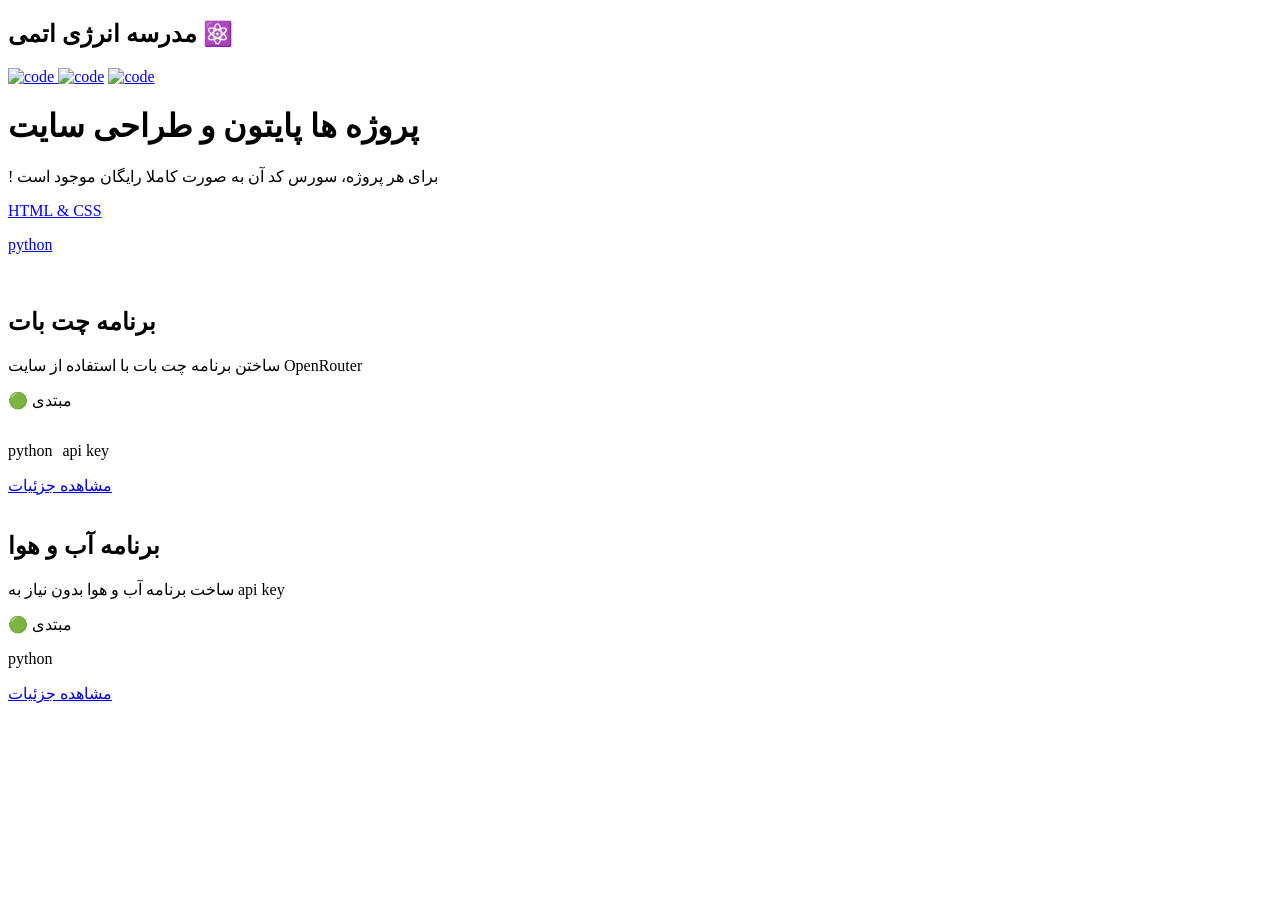
==== index.html @ a391b505 "Add files via upload" ====
<!doctype html>
<html lang="en">
  <head>
    <meta charset="UTF-8" />
    <meta name="viewport" content="width=device-width, initial-scale=1.0" />
    <title>Atomic-school</title>
    <link rel="stylesheet" href="./asesst/styles/reset.css" />
    <link rel="stylesheet" href="./asesst/styles/styles.css" />
  </head>
  <body>
    <!------------------  Header  ------------------>
    <header class="Header">
      <!-- navbar -->
      <h2 class="navbar-title">مدرسه انرژی اتمی ⚛️</h2>
      <nav class="navbar">
        <a
          href="./index.html"
          class="header-active-img navbar-item"
          data-title="کد ها"
          ><img
            src="./asesst/imges/code-solid-full.svg"
            alt="code"
            class="header-img"
          />
        </a>
        <a
          href="./asesst/html-files/AbouteWe.html"
          data-title="درباره ما"
          class="navbar-item"
          ><img
            src="./asesst/imges/user-solid-full.svg"
            alt="code"
            class="header-img"
        /></a>
        <a
          href="./asesst/html-files/call.html"
          data-title="ارتباط با ما"
          class="navbar-item"
          ><img
            src="./asesst/imges/phone-solid-full.svg"
            alt="code"
            class="header-img"
        /></a>
      </nav>
    </header>

    <!------------------  Project  ------------------>
    <main>
      <h1 class="main-title">پروژه ها پایتون و طراحی سایت</h1>
      <p class="main-up-text">
        ! برای هر پروژه، سورس کد آن به صورت کاملا رایگان موجود است
      </p>

      <!-- main navbar -->
      <div class="main-navbar">
        <a href="./asesst/html-files/HtmlCssProjects.html">
          <p class="main-navbar-text main-navbar-hover">HTML & CSS</p></a
        >
        <a href="#">
          <p class="main-navbar-text main-navbar-active">python</p></a
        >
      </div>

      <!--------------- project items -------------->
      <div class="project-container">
        <!------ AI ------>
        <section class="ai-project">
          <img src="./asesst/imges/AI.png" alt="" class="ai-img" />
          <!-- down -->
          <div class="ai-down">
            <h2 class="ai-title">برنامه چت بات</h2>
            <p class="ai-text">
              ساختن برنامه چت بات با استفاده از سایت OpenRouter
            </p>
            <!-- info -->
            <div class="ai-info">
              <p class="ai-Surface">🟢 مبتدی</p>
              <div style="display: flex; gap: 10px">
                <p class="ai-lang">python</p>
                <p class="ai-lang">api key</p>
              </div>
            </div>
            <!-- btn -->
            <a href="./asesst/html-files/Ai.html" class="ai-btn"
              >مشاهده جزئیات</a
            >
          </div>
        </section>
        <!------ wheader ------>
        <section class="wheater-project">
          <img src="./asesst/imges/wheater.png" alt="" class="wheater-img" />
          <!-- down -->
          <div class="wheater-down">
            <h2 class="wheater-title">برنامه آب و هوا</h2>
            <p class="wheater-text">
              ساخت برنامه آب و هوا بدون نیاز به api key
            </p>
            <!-- info -->
            <div class="wheater-info">
              <p class="wheater-Surface">🟢 مبتدی</p>
              <p class="wheater-lang">python</p>
            </div>
            <!-- btn -->
            <a href="./asesst/html-files/weather.html" class="wheater-btn"
              >مشاهده جزئیات</a
            >
          </div>
        </section>
      </div>
    </main>

    <script src="./main.js"></script>
  </body>
</html>
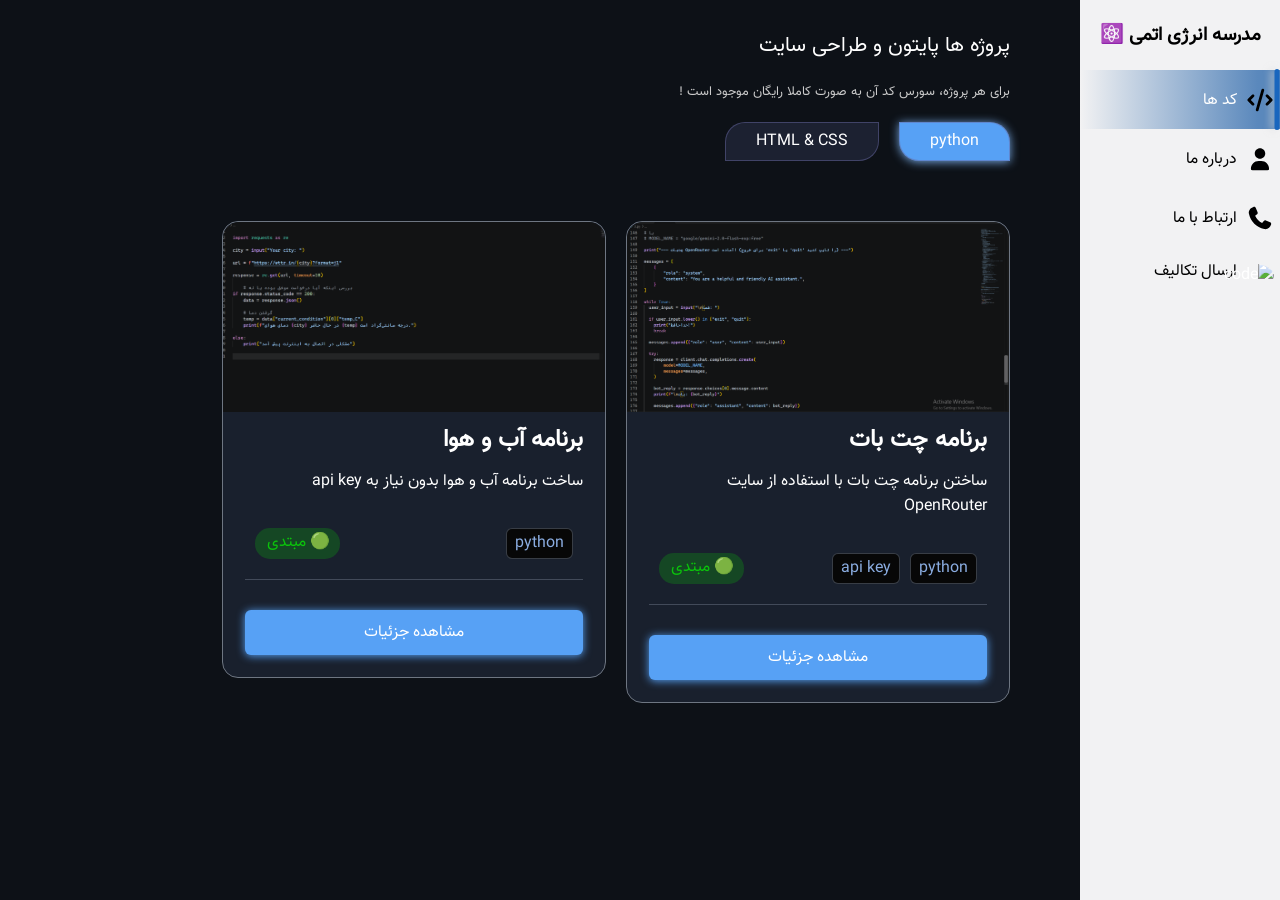
==== commit 3152b519: "Update index.html" ====
--- a/index.html
+++ b/index.html
@@ -38,6 +38,15 @@
           class="navbar-item"
           ><img
             src="./asesst/imges/phone-solid-full.svg"
+            alt="code"
+            class="header-img"
+        /></a>
+        <a
+          href="./asesst/html-files/homework.html"
+          data-title="ارسال تکالیف"
+          class="navbar-item"
+          ><img
+            src="./asesst/imges/arrow-up-from-bracket-solid-full.svg"
             alt="code"
             class="header-img"
         /></a>
--- a/asesst/styles/styles.css
+++ b/asesst/styles/styles.css
@@ -0,0 +1,614 @@
+
+/*===================
+        header
+====================*/
+
+.Header {
+    position: fixed;
+    bottom: 0;
+    left: 0;
+    right: 0;
+    background: rgb(242, 242, 243);
+    box-shadow: rgba(255, 255, 255, 0.447) 0px 6px 36px;
+    
+    .navbar {
+        display: flex;
+        flex-direction: row-reverse;
+        justify-content: space-around;
+    }
+
+    .navbar-title {
+        display: none;
+    }
+
+    .header-img {
+        width: 40px;
+        margin-top: 10px;
+        padding: 6px;
+        z-index: 10;
+        position: relative;
+        border-radius: 50%;
+    }
+    
+    .header-active-img img {
+        background: rgb(187, 226, 235);
+        border-radius: 50%;
+        transition: all 0.3s;
+    }
+    .navbar-item img {
+        transition: all 0.3s;
+    }
+
+    /* tooltips */
+    .navbar-item {
+        position: relative; 
+       
+
+        &::before {
+            content: attr(data-title);
+            color: white;
+            position: absolute;
+            bottom: 60px; /* فاصله از بالا */
+            left: 50%;
+            transform: translateX(-50%); /* وسط‌چین کردن دقیق */
+            padding: 4px 10px;
+            background: #4bbfce;
+            white-space: nowrap;
+            border-radius: 20px;
+            opacity: 0; /* در حالت عادی مخفی */
+            transition: opacity 0.3s; /* انیمیشن نرم برای زیبایی بیشتر */
+            pointer-events: none; /* جلوگیری از تداخل با موس */
+            transition: all 0.3s;
+        }
+    
+        &::after {
+            content: "";
+            position: absolute;
+            bottom: 54px; /* باید کمی پایین‌تر از ::before باشد */
+            left: 50%;
+            transform: translateX(-50%);
+            border-left: 8px solid transparent;
+            border-right: 8px solid transparent;
+            border-top: 8px solid #4bbfce; /* رنگ باید با پس‌زمینه before یکی باشد */
+            opacity: 0; /* در حالت عادی مخفی */
+            transition: opacity 0.3s;
+            pointer-events: none;
+        }
+        &:hover img {
+            transition: all 0.3s;
+            background: rgb(187, 226, 235);;
+        }
+
+        &:hover::before, 
+        &:hover::after {
+            opacity: 1;
+            
+        }
+    }
+
+    .header-active-img.navbar-item::after,
+    .header-active-img.navbar-item::before {
+        opacity: 1;
+    }
+}
+
+@media screen and (max-width: 660px) {
+    body {
+        margin-bottom: 70px;
+    }
+}
+@media screen and (min-width: 700px) {
+    .Header {
+        left: auto;
+        top: 0;
+        box-shadow: 0 0 0 transparent;
+        width: 200px;
+        direction: rtl;
+
+        .navbar-title {
+            display: block;
+            text-align: center;        
+            color: #000;
+            font-size: 1.2rem;
+            margin-top: 20px;
+        }
+
+        .navbar {
+            flex-direction: column;
+            margin-top: 20px;
+        }
+
+        .navbar-item::before {
+            opacity: 1;
+            background: transparent;
+            color: #000;
+            left: auto;
+            right: 33px;
+            bottom: 50%;
+            transform: translateY(50%);
+            
+        }
+        .header-active-img::before{
+            color: white;
+        }
+        .navbar-item::after {
+            display: none;
+        }
+        
+        .header-active-img::after {
+            content: "";
+            width: 5px;
+            border-radius: 10px;
+            height: 61px;
+            background: #1966be;
+            position: absolute;
+            right: -2px;
+            top: -1px;
+            opacity: 1; /* در حالت عادی مخفی */
+            display: block;
+            border: transparent; 
+            box-shadow: -4px 0px 7px #d1d2d496;
+        }
+
+        .header-active-img img,
+        .navbar-item:hover img {
+            background: transparent;
+        }
+
+        .header-active-img {
+            background-image: linear-gradient(270deg, #5a88bc 11%, transparent);
+        } 
+
+        .navbar-item:hover:not(.header-active-img) img {
+            transform: translateX(-5px);
+        }
+
+        .navbar-item:not(.header-active-img):hover::before {
+            right: 38px;
+        }
+    }
+}
+
+/*===================
+        main
+====================*/
+
+.main-title {
+    text-align: center;
+    font-size: 1.3rem;
+    padding-top: 30px;
+    font-weight: 500;
+    position: relative;
+}
+
+.main-up-text {
+    text-align: center;
+    font-size: 0.8rem;
+    color: rgb(203, 203, 203);
+    margin-top: 20px;
+}
+
+/*===============
+    main navbar
+===============*/
+
+.main-navbar {
+    display: flex;
+    justify-content: space-around;
+    margin: 0 50px;
+    margin-top: 20px;
+
+    .main-navbar-text {
+        white-space: nowrap;
+        user-select: none;
+        background: rgba(39, 43, 65, 0.641);
+        padding: 6px 30px;
+        border-radius: 20px 0;
+        border: solid rgba(102, 106, 164, 0.479) 1px;
+    }
+
+    .main-navbar-active {
+        background: #57a1f5;
+        box-shadow: 0 1px 10px #75a6de;
+        border-radius: 0 20px;
+    }
+
+    .main-navbar-hover {   
+        transition: all 0.3s;
+
+        &:hover {
+            border-radius: 0 20px;
+            border: solid rgb(11, 73, 166) 1px;
+            background: rgb(26, 26, 29);
+        }
+    }
+}
+@media screen and (max-width: 370px) {
+    .main-navbar {
+        gap: 10px;
+    }
+}
+@media screen and (min-width: 700px) {
+    .main-up-text, 
+    .main-title {
+        margin-right: 50px;
+    }
+    .main-navbar {
+        justify-content: end;
+        gap: 20px;
+    }
+}
+
+/*==================================
+     AI project / Wheader project
+=================================*/
+
+.project-container {
+    direction: rtl;
+    display: flex;
+    justify-content: flex-start; /* شروع از سمت راست با توجه به direction: rtl */
+    align-items: flex-start;
+    flex-direction: row; /* در حالت کلی به صورت سطری باشد */
+    flex-wrap: wrap;
+    gap: 20px; /* فاصله بین کارت‌ها */
+    margin: 0 50px;
+
+
+    .ai-project,
+    .wheater-project {
+        margin: 0 auto;
+        width: 90%;
+        border-radius: 16px;
+        border: solid rgb(110, 118, 130) 1.6px;
+        background: #19202d;
+        margin-top: 30px;
+        margin-bottom: 50px;
+        transition: all 0.4s;
+        
+
+        &:hover {
+            background: rgb(26, 26, 29);
+            box-shadow: 2px 8px 20px #23262b;
+            border: solid rgb(11, 73, 166) 1.6px;
+        }
+    }
+
+    .ai-down, .wheater-down {
+        padding: 10px;
+        padding-top: 0;
+
+    }
+
+    .ai-img, .wheater-img {
+        width:100%;
+        border-radius: 16px 16px 0px 0px;
+        height: 190px;
+    }
+    
+    .wheater-img {
+        object-fit: cover;
+    }
+
+    .ai-title, .wheater-title {
+        margin-bottom: 10px;
+    }
+
+    .ai-info, .wheater-info {
+        display: flex;
+        flex-direction: row-reverse;
+        justify-content: space-between;
+        padding: 30px 10px;
+        padding-bottom: 20px;
+        margin: 30px 0;
+        border-bottom: solid rgba(114, 125, 143, 0.46) 1px;
+    }
+
+    .ai-Surface, .wheater-Surface {
+        color: rgb(11, 195, 11);
+        background: rgba(11, 195, 11, 0.238);
+        border-radius: 15px;
+        padding: 2px 12px;
+        padding-right: 10px;
+    }
+
+    .ai-lang, .wheater-lang {
+        color: rgb(138, 172, 224);
+        background: rgb(7, 7, 7);
+        padding: 2px 8px;
+        border-radius: 6px;
+        border: solid rgba(114, 125, 143, 0.46) 1px;
+    }
+
+    .ai-btn, .wheater-btn {
+        width: 100%;
+        display: block;
+        text-align: center;
+        background: #57a1f5;
+        box-shadow: 0 1px 8px #57a1f5;
+        border-radius: 6px;
+        padding: 10px 0;
+        border: none;
+        transition: transform 0.3s;
+        color: white;
+        &:hover {
+            transform: translateY(-3px);
+        }
+
+        &:active {
+            transform: scale(0.96);
+        }
+    }
+}
+
+
+@media screen and (min-width: 700px) {
+    .project-container {
+        flex-direction: row; /* چیدمان افقی در دسکتاپ */
+        justify-content: flex-start; /* شروع از سمت راست صفحه (کنار منوی عمودی) */
+        margin-top: 60px;
+
+    .ai-project, .wheater-project {
+        margin: 0;
+    }
+
+    .ai-down, .wheater-down {
+        padding: 22px;
+        padding-top: 0;
+        }
+    }
+
+    .main-up-text {
+        text-align: right;
+    }
+
+    .main-title {
+        text-align: right;
+    }
+}
+
+/*** creacting card widths ***/
+
+
+@media screen and (min-width: 1168px) {
+    .project-container {
+        .ai-project, .wheater-project {
+            width: 30%;
+        }
+    }
+}
+
+@media screen and (max-width: 1167px) and (min-width: 800px) {
+    .project-container {
+        justify-content: center;
+
+        .ai-project, .wheater-project {
+            width: 70%;
+        }
+    }
+}
+
+@media screen and (min-width: 700px) and (max-width: 880px) {
+    .project-container {
+        justify-content: center;
+    }
+    .project-container .ai-project,
+    .project-container .wheater-project {
+        width: 80%;
+    }
+}
+
+@media screen and (max-width: 1315px) and (min-width: 1135px) {
+    .project-container {
+        .ai-project, .wheater-project {
+            width: 40%;
+        }
+    }
+}
+
+@media screen and (max-width: 530px) {
+    html {
+        font-size: 12px;
+    }
+    .project-container {
+        .ai-project, .wheater-project {
+            width: 100%;
+        }
+    }
+}
+/* ********************* */
+
+@media screen and (max-width: 1382px) {
+    .project-container {
+        .wheater-text{
+            margin-bottom: -26px;
+        }
+    }
+}
+@media screen and (max-width: 1632px) {
+    .project-container {
+        .ai-text{
+            margin-bottom: -26px;
+        }
+    }
+}
+/*===============================
+        projectNone-box
+================================*/
+
+.projectNone {
+    background: #272b34;
+    width: 95%;
+    margin: 0 auto;
+    margin-top: 60px;
+    border-radius: 10px;
+    padding: 40px 50px;
+    border: dashed 1px #646a76;
+
+    .projectNone-title {
+        text-align: center;
+        margin-bottom: 10px;
+        font-size: 1.2rem;
+    }
+
+    .projectNone-text {
+        text-align: center;
+        margin-bottom: 40px;
+        font-size: 0.9rem;
+        color: rgb(203, 203, 203);
+    }
+
+    .projectNone-btn {
+        display: block;
+        margin: 0 auto;
+        background: #57a1f5;
+        border: none;
+        padding: 8px 20px;
+        font-weight: 500;
+        font-size: 1rem;
+        border-radius: 8px;
+        transition: all 0.3s;
+        color: rgb(255, 255, 255);
+
+        &:hover {
+            transform: translateY(-5px);
+            box-shadow: 2px ;
+            box-shadow: 0 5px 10px #327ccf;
+        }
+    }
+}
+
+@media screen and (min-width: 700px) {
+    .projectNone {
+        width: 70%;
+    }
+}
+
+/*==============================
+    info for Ai/wheater project
+===============================*/
+
+.AiInfo-box,.weatherInfo-box {
+    direction: rtl;
+    margin-bottom: 140px;
+    width: 90%;
+    margin: 0 auto;
+
+
+    .AiInfo-img,.weatherInfo-img {
+        margin: 20px 0;
+        width: 100%;
+        border-radius: 10px;
+    }
+
+    .AiInfo-title,.weatherInfo-title {
+        margin-bottom: 10px;
+    }
+
+    .AiInfo-text,.weatherInfo-text {
+        color: rgb(203, 203, 203);
+    }
+
+    .AiInfo-infoBoxes-parent,.weatherInfo-infoBoxes-parent {
+        display: flex;
+        flex-direction: column;
+        gap: 25px;
+        margin-top: 30px;
+
+    }
+
+    .AiInfo-infoBoxes,.weatherInfo-infoBoxes {
+        padding: 8px 16px;
+        background: #27334666;
+        border: solid 1px #383f47;
+        border-radius: 10px;
+    }
+
+    .Ai-border, .weather-border {
+        width: 100%;
+        height: 1px;
+        background: #383f47;
+        margin-top: 25px;
+    }
+
+    .AiInfo-infoBoxes-text1, .weatherInfo-infoBoxes-text1 {
+        color: rgb(203, 203, 203);
+        font-size: 0.85rem;
+        margin-bottom: 4px;
+    }
+
+    .AiInfo-infoBoxes-text2, .weatherInfo-infoBoxes-text2 {
+        font-weight: 500;
+    }
+
+    .AI-downlaod, .weather-downlaod {
+        background: #27334666;
+        display: block;
+        border-radius: 10px;
+        color: #57a1f5;
+        border: solid 1px #383f47;
+        padding: 12px 16px;
+        margin-top: 25px;
+        transition: all 0.4s;
+
+        &:hover {
+            background: #0d1117;
+            border-color: #57a1f5;
+        }
+    }
+
+    .AI-back, .weather-back {
+        background: #57a1f5;
+        display: block;
+        text-align: center;
+        margin-top: 30px;
+        margin-bottom: 100px;
+        box-shadow: 0 1px 8px #57a1f5;
+        border-radius: 6px;
+        padding: 10px;
+        border: none;
+        transition: transform 0.3s;
+        color: white;
+
+        &:active {
+            transform: scale(0.96);
+        }
+    }
+}
+
+@media screen and (min-width: 1128px) {
+    .AiInfo-box,.weatherInfo-box {
+        display: flex;
+        align-items: center;
+        margin-top: 60px;
+
+        .AiInfo-img,.weatherInfo-img {
+            width: 430px;
+            margin-left: 50px;
+        }
+
+        .AiInfo-infoBoxes-parent, .weatherInfo-infoBoxes-parent {
+            flex-wrap: wrap;
+            flex-direction: row;
+            justify-content: space-around;
+            gap: 10px;
+            width: 100%;
+        }
+
+        .AiInfo-infoBoxes,.weatherInfo-infoBoxes {
+            width: 48%;
+            margin: 0;   
+        }
+
+        .AiInfo-infoBoxes-text2,.weatherInfo-infoBoxes-text2 {
+            font-size: 0.8rem;
+        }
+    }
+}
+
+@media screen and (min-width: 1400px) {
+    .AiInfo-box .AiInfo-img,
+    .weatherInfo-box .weatherInfo-img {
+        width: 460px;
+        margin-left: 60px;
+    }
+}
